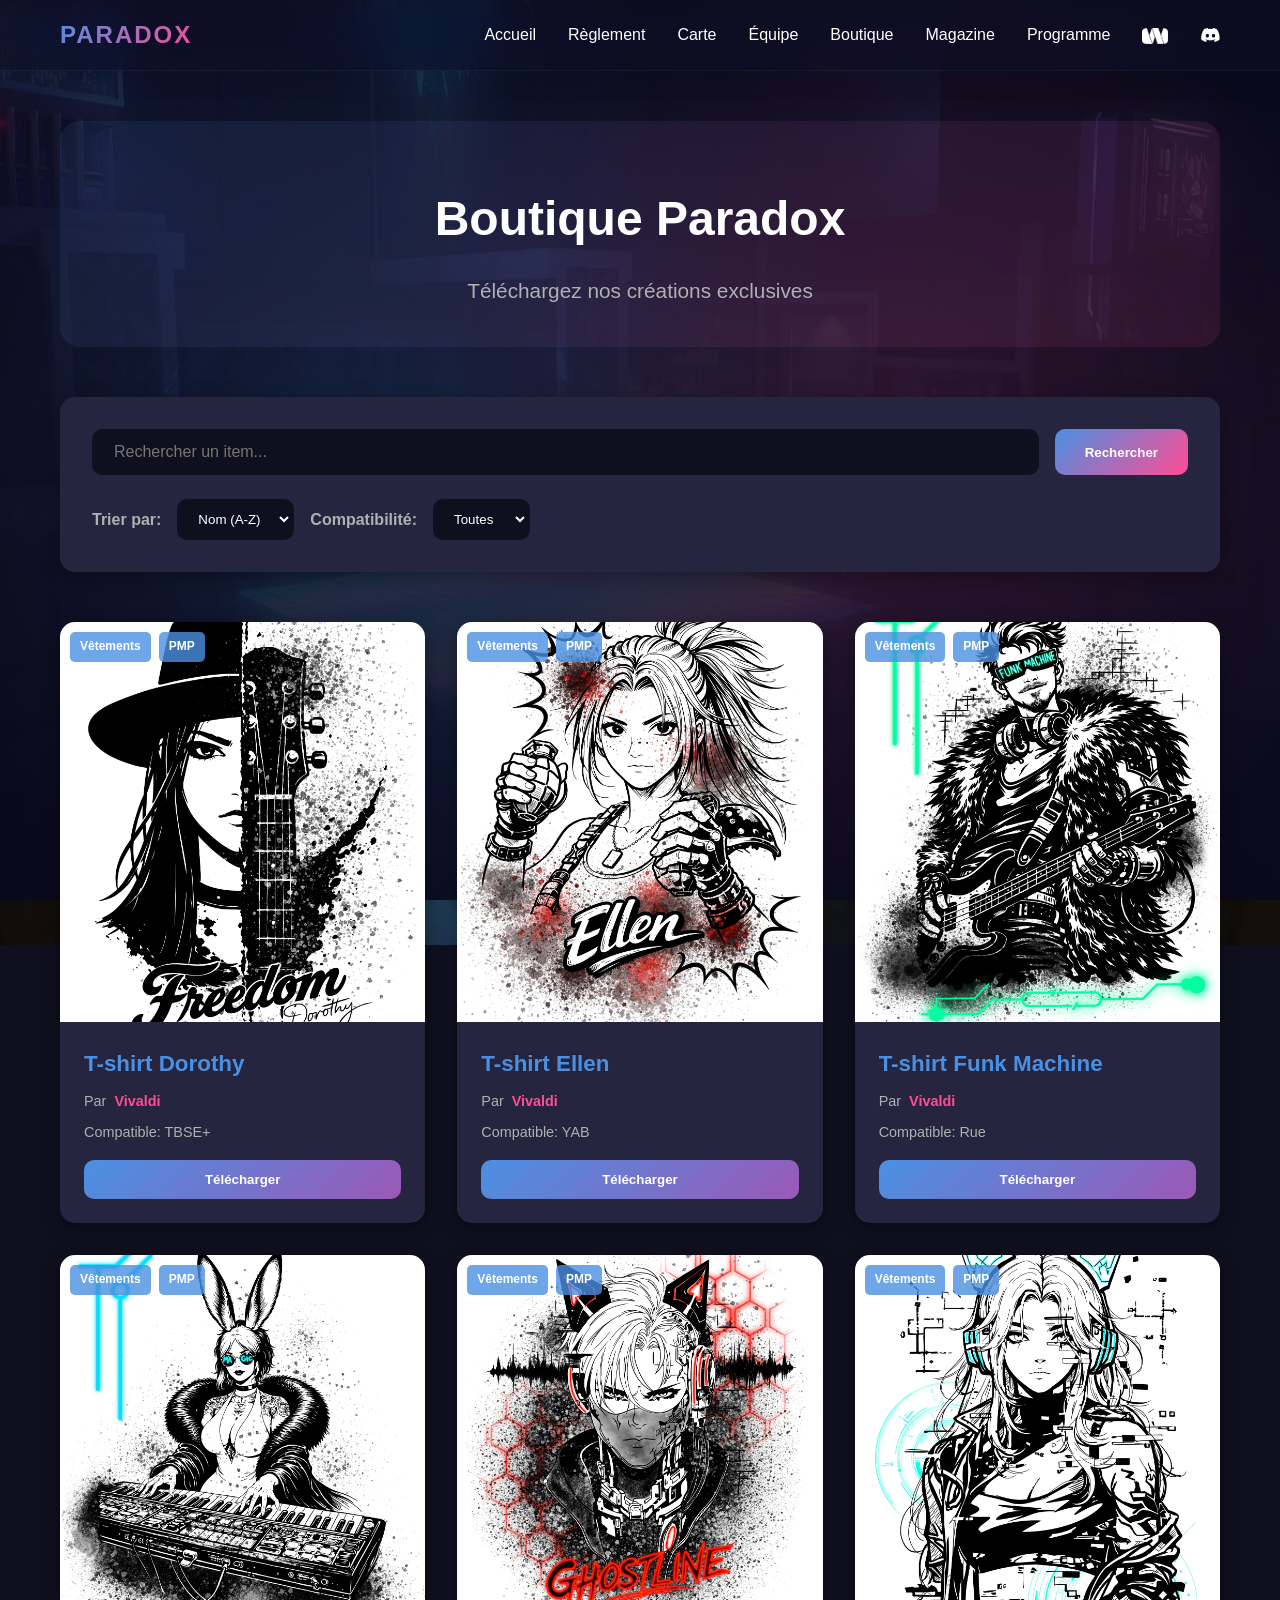
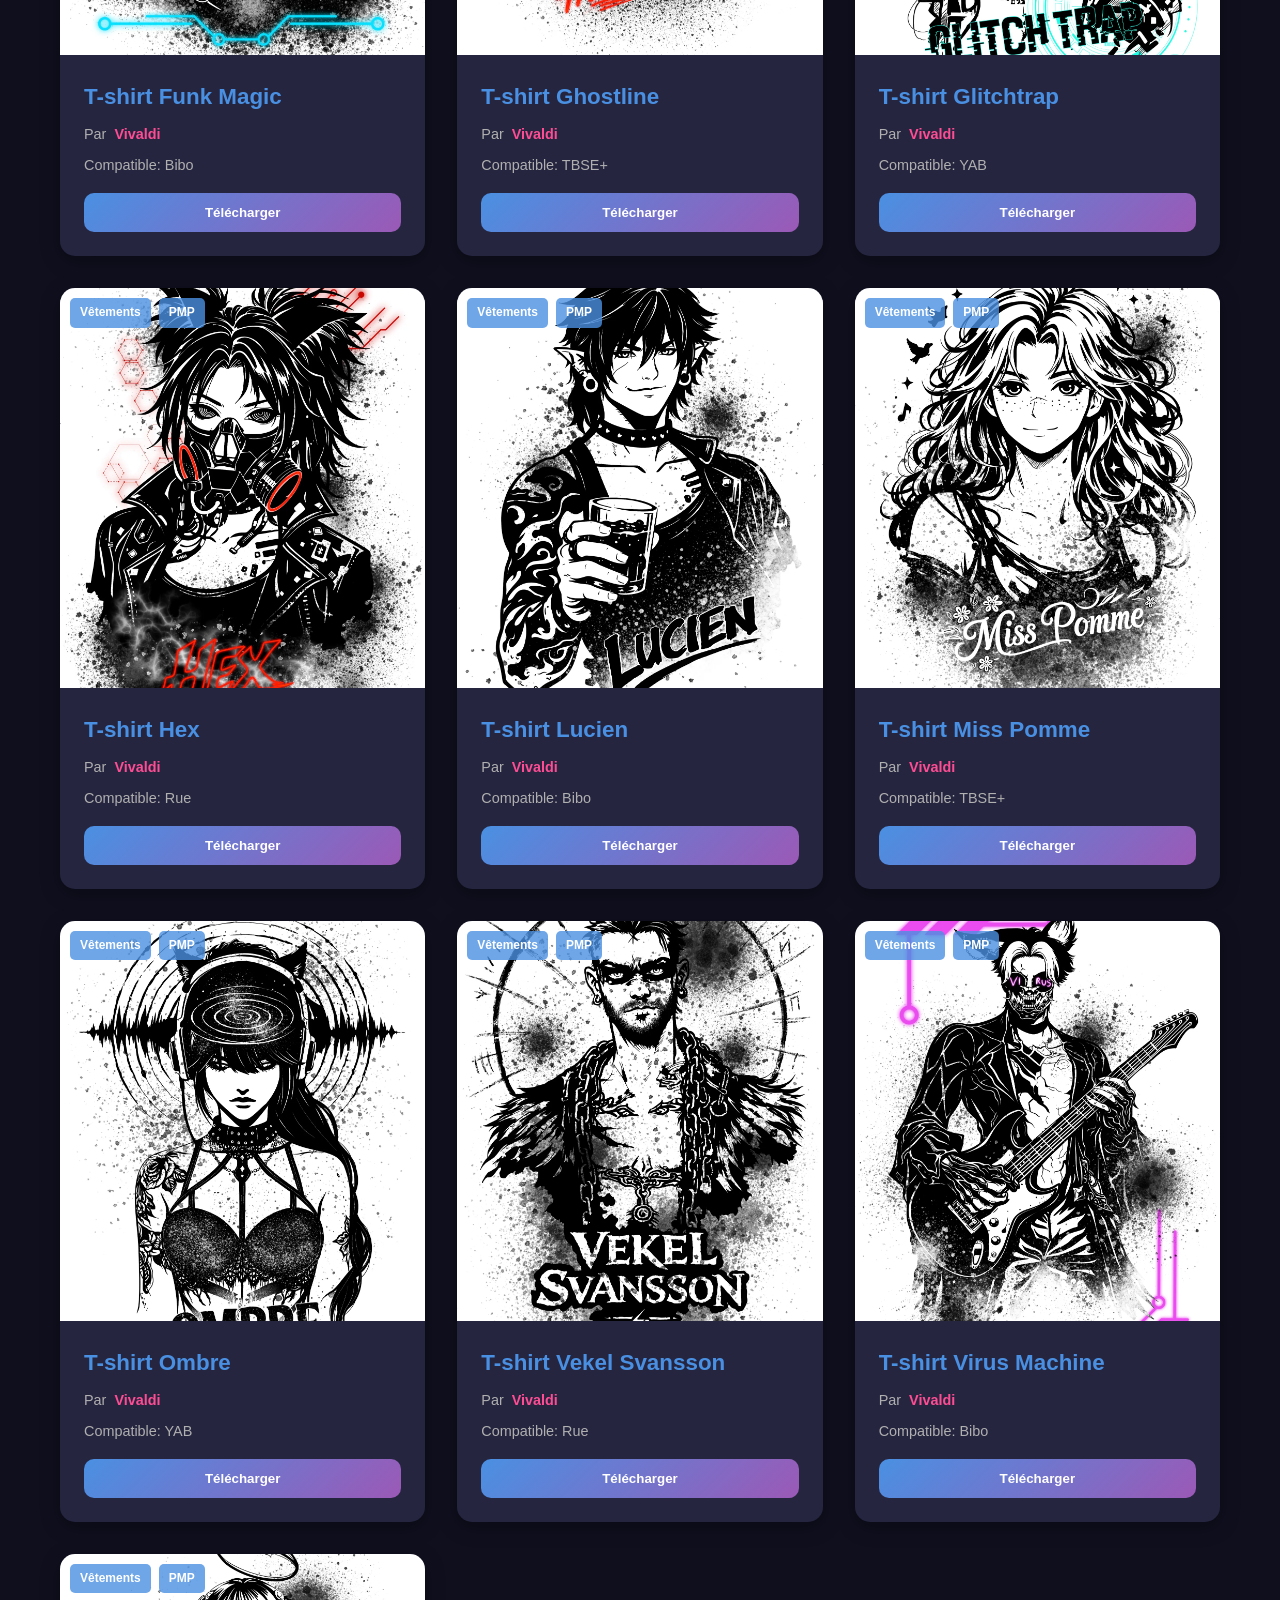
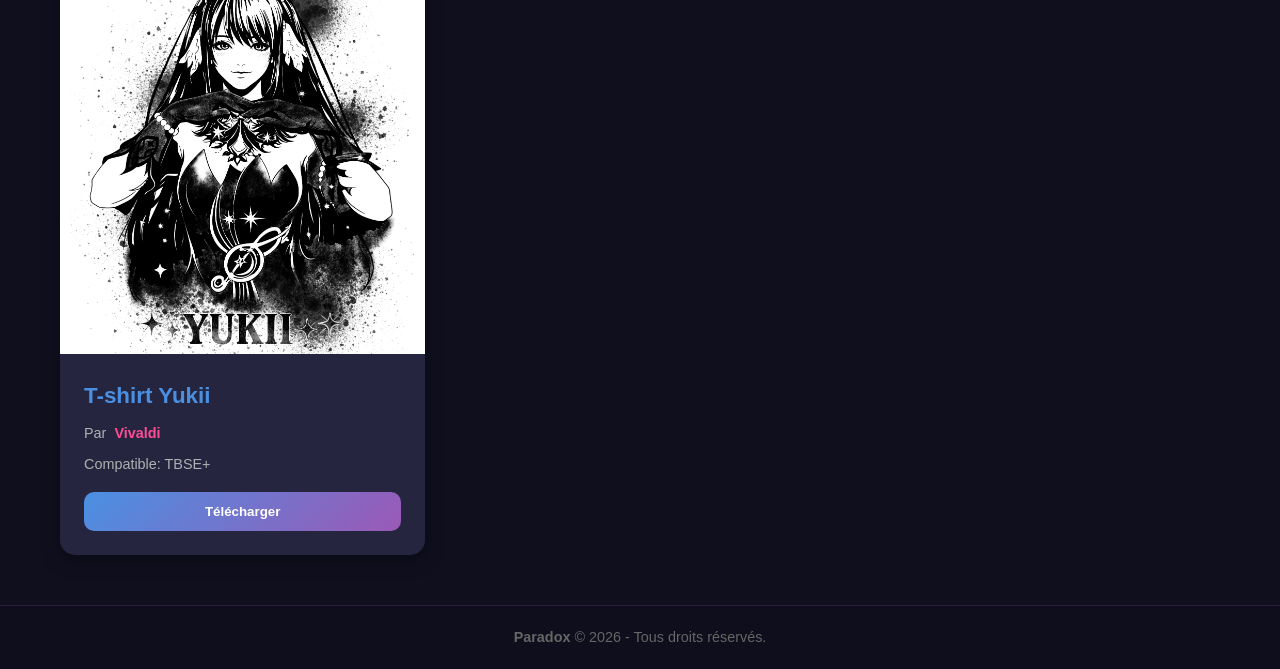
==== boutique/index.html @ 154f0d47 "maj paradox" ====
<!DOCTYPE html>
<html lang="fr">
<head>
    <meta charset="UTF-8">
    <meta name="viewport" content="width=device-width, initial-scale=1.0">
    <title>Boutique - Paradox</title>
    <link rel="icon" type="image/webp" href="../media/paradox_logo.webp">
    <link rel="icon" type="image/png" href="../media/paradox_logo.png">
    <link rel="stylesheet" href="../style.css">
    <link rel="stylesheet" href="../carte.css">
    <link rel="stylesheet" href="https://cdnjs.cloudflare.com/ajax/libs/font-awesome/6.4.0/css/all.min.css">
    <style>
        .merch-controls {
            background: var(--card-bg);
            padding: 2rem;
            border-radius: 15px;
            margin-bottom: 3rem;
            box-shadow: 0 5px 20px rgba(0, 0, 0, 0.3);
        }

        .search-bar {
            display: flex;
            gap: 1rem;
            margin-bottom: 1.5rem;
            flex-wrap: wrap;
        }

        .search-bar input {
            flex: 1;
            min-width: 250px;
            padding: 12px 20px;
            background: var(--darker-bg);
            border: 2px solid transparent;
            border-radius: 10px;
            color: var(--light-text);
            font-size: 1rem;
            transition: all 0.3s ease;
        }

        .search-bar input:focus {
            outline: none;
            border-color: var(--primary-blue);
        }

        .search-bar button {
            padding: 12px 30px;
            background: linear-gradient(135deg, var(--primary-blue), var(--primary-pink));
            border: none;
            border-radius: 10px;
            color: white;
            font-weight: bold;
            cursor: pointer;
            transition: all 0.3s ease;
        }

        .search-bar button:hover {
            box-shadow: 0 4px 12px rgba(74, 144, 226, 0.3);
        }

        .filters {
            display: flex;
            gap: 1rem;
            flex-wrap: wrap;
            align-items: center;
        }

        .filters label {
            color: var(--gray-text);
            font-weight: 600;
        }

        .filters select {
            padding: 10px 15px;
            background: var(--darker-bg);
            border: 2px solid transparent;
            border-radius: 10px;
            color: var(--light-text);
            cursor: pointer;
            transition: all 0.3s ease;
        }

        .filters select:focus {
            outline: none;
            border-color: var(--primary-purple);
        }

        .merch-grid {
            display: grid;
            grid-template-columns: repeat(auto-fill, minmax(280px, 1fr));
            gap: 2rem;
        }

        .merch-item {
            background: var(--card-bg);
            border-radius: 15px;
            overflow: hidden;
            box-shadow: 0 5px 20px rgba(0, 0, 0, 0.3);
            transition: all 0.3s ease;
            display: flex;
            flex-direction: column;
        }

        .merch-item:hover {
            box-shadow: 0 8px 25px rgba(155, 89, 182, 0.3);
        }

        .merch-preview {
            width: 100%;
            height: 400px;
            background: var(--darker-bg);
            display: flex;
            align-items: center;
            justify-content: center;
            position: relative;
            overflow: hidden;
        }

        .merch-preview img {
            width: 100%;
            height: 100%;
            object-fit: cover;
        }

        .merch-preview i {
            font-size: 4rem;
            color: var(--primary-purple);
        }

        .merch-tags {
            position: absolute;
            top: 10px;
            left: 10px;
            display: flex;
            gap: 0.5rem;
            flex-wrap: wrap;
        }

        .tag {
            background: rgba(74, 144, 226, 0.8);
            padding: 5px 10px;
            border-radius: 5px;
            font-size: 0.75rem;
            font-weight: bold;
        }

        .merch-details {
            padding: 1.5rem;
            flex: 1;
            display: flex;
            flex-direction: column;
        }

        .merch-details h3 {
            font-size: 1.4rem;
            margin-bottom: 0.5rem;
            color: var(--primary-blue);
        }

        .merch-meta {
            display: flex;
            flex-direction: column;
            gap: 0.5rem;
            color: var(--gray-text);
            font-size: 0.9rem;
            margin-bottom: 1rem;
        }

        .merch-meta span {
            display: flex;
            align-items: center;
            gap: 0.5rem;
        }

        .modder {
            color: var(--primary-pink);
            font-weight: 600;
        }

        .file-size {
            color: var(--primary-purple);
        }

        .download-btn {
            margin-top: auto;
            padding: 12px;
            background: linear-gradient(135deg, var(--primary-blue), var(--primary-purple));
            border: none;
            border-radius: 10px;
            color: white;
            font-weight: bold;
            cursor: pointer;
            transition: all 0.3s ease;
            display: flex;
            align-items: center;
            justify-content: center;
            gap: 0.5rem;
        }

        .download-btn:hover {
            box-shadow: 0 4px 12px rgba(155, 89, 182, 0.3);
        }

        .no-results {
            text-align: center;
            padding: 3rem;
            color: var(--gray-text);
            font-size: 1.2rem;
        }

        .gender-modal {
            display: none;
            position: fixed;
            top: 0;
            left: 0;
            width: 100%;
            height: 100%;
            background: rgba(0, 0, 0, 0.8);
            z-index: 1000;
            justify-content: center;
            align-items: center;
        }

        .gender-modal.active {
            display: flex;
        }

        .modal-content {
            background: var(--card-bg);
            padding: 3rem;
            border-radius: 20px;
            max-width: 500px;
            width: 90%;
            box-shadow: 0 10px 40px rgba(0, 0, 0, 0.5);
        }

        .modal-content h2 {
            color: var(--primary-blue);
            margin-bottom: 1rem;
            text-align: center;
        }

        .modal-content p {
            color: var(--gray-text);
            margin-bottom: 2rem;
            text-align: center;
        }

        .gender-buttons {
            display: flex;
            gap: 1rem;
            flex-wrap: wrap;
        }

        .gender-btn {
            flex: 1;
            min-width: 150px;
            padding: 15px;
            background: linear-gradient(135deg, var(--primary-blue), var(--primary-purple));
            border: none;
            border-radius: 10px;
            color: white;
            font-size: 1.1rem;
            font-weight: bold;
            cursor: pointer;
            transition: all 0.3s ease;
        }

        .gender-btn:hover {
            box-shadow: 0 5px 20px rgba(74, 144, 226, 0.4);
        }

        .gender-btn.cancel {
            background: linear-gradient(135deg, #666, #888);
        }
    </style>
</head>
<body>
    <nav class="navbar">
        <div class="container">
            <div class="logo">
                <a href="/"><h2>PARADOX</h2></a>
            </div>
            <ul class="nav-links">
                <li><a href="/">Accueil</a></li>
                <li><a href="/reglement/">Règlement</a></li>
                <li><a href="/carte/">Carte</a></li>
                <li><a href="/equipe/">Équipe</a></li>
                <li><a href="/boutique/" class="active">Boutique</a></li>
                <li><a href="/magazine/">Magazine</a></li>
                <li><a href="/programme/">Programme</a></li>
                <li><a href="https://w2g.tv/?r=dgdjw1shaeg6t09lxw" target="_blank" class="icon-link">
                    <picture>
                        <source srcset="../media/w2g_logo.webp" type="image/webp">
                        <img src="../media/w2g_logo.png" alt="Watch2Gether">
                    </picture>
                </a></li>
                <li><a href="https://discord.gg/9MaAJ3WnYC" target="_blank" class="icon-link"><i class="fab fa-discord"></i></a></li>
            </ul>
            <div class="burger">
                <div class="line1"></div>
                <div class="line2"></div>
                <div class="line3"></div>
            </div>
        </div>
    </nav>

    <main class="container">
        <section class="page-header">
            <h1>Boutique Paradox</h1>
            <p>Téléchargez nos créations exclusives</p>
        </section>

        <section class="merch-controls">
            <div class="search-bar">
                <input type="text" id="searchInput" placeholder="Rechercher un item...">
                <button onclick="filterMerch()">Rechercher</button>
            </div>
            <div class="filters">
                <label>Trier par:</label>
                <select id="sortSelect" onchange="sortMerch()">
                    <option value="name">Nom (A-Z)</option>
                    <option value="name-desc">Nom (Z-A)</option>
                </select>

                <label>Compatibilité:</label>
                <select id="compatFilter" onchange="filterMerch()">
                    <option value="all">Toutes</option>
                    <option value="tbse">TBSE+</option>
                    <option value="yab">YAB</option>
                    <option value="rue">Rue</option>
                    <option value="bibo">Bibo</option>
                </select>
            </div>
        </section>

        <section id="merchContainer">
            <div class="merch-grid">
                <!-- Les items seront chargés depuis data/merch.json -->
            </div>
        </section>
    </main>

    <div class="gender-modal" id="genderModal">
        <div class="modal-content">
            <h2>Choisissez le modèle</h2>
            <p id="modalItemName"></p>
            <div class="gender-buttons">
                <button class="gender-btn" onclick="confirmDownload('masculin')">Masculin</button>
                <button class="gender-btn" onclick="confirmDownload('feminin')">Féminin</button>
                <button class="gender-btn cancel" onclick="closeGenderModal()">Annuler</button>
            </div>
        </div>
    </div>

    <footer>
        <div class="container">
            <p><strong>Paradox</strong> &copy; <span id="current-year">2026</span> - Tous droits réservés.</p>
        </div>
    </footer>

    <script src="../script.js"></script>
    <script src="../merch.js"></script>
</body>
</html>
---- style.css ----
* {
    margin: 0;
    padding: 0;
    box-sizing: border-box;
}

html {
    scroll-behavior: smooth;
    scrollbar-width: thin;
    scrollbar-color: var(--primary-purple) rgba(15, 15, 30, 0.3);
}

/* Scrollbar pour navigateurs Webkit (Chrome, Safari, Edge) */
::-webkit-scrollbar {
    width: 12px;
}

::-webkit-scrollbar-track {
    background: rgba(15, 15, 30, 0.3);
    border-radius: 10px;
}

::-webkit-scrollbar-thumb {
    background: linear-gradient(180deg, var(--primary-blue), var(--primary-purple));
    border-radius: 10px;
    border: 2px solid rgba(15, 15, 30, 0.3);
}

::-webkit-scrollbar-thumb:hover {
    background: linear-gradient(180deg, var(--primary-purple), var(--primary-pink));
}

:root {
    --primary-blue: #4a90e2;
    --primary-pink: #ff4d94;
    --primary-purple: #9b59b6;
    --dark-bg: #1a1a2e;
    --darker-bg: #0f0f1e;
    --light-text: #ffffff;
    --gray-text: #b0b0b0;
    --card-bg: #252540;
}

body {
    font-family: 'Poppins', sans-serif;
    background-color: var(--darker-bg);
    background-image: url('media/paradox_bg.webp'), url('media/paradox_bg.jpg');
    background-size: cover;
    background-position: center;
    background-attachment: fixed;
    color: var(--light-text);
    line-height: 1.6;
    min-height: 100vh;
    position: relative;
}

body::after {
    content: '';
    position: fixed;
    top: -5%;
    left: -5%;
    width: 110%;
    height: 110%;
    background: url('media/paradox_bg.webp') center/cover no-repeat, url('media/paradox_bg.jpg') center/cover no-repeat;
    z-index: -1;
    animation: slowZoom 30s ease-in-out infinite alternate;
}

@keyframes slowZoom {
    0% { transform: scale(1); }
    100% { transform: scale(1.1); }
}

body::before {
    content: '';
    position: fixed;
    top: 0;
    left: 0;
    width: 100%;
    height: 100%;
    background: 
        radial-gradient(circle at 30% 50%, rgba(74, 144, 226, 0.15) 0%, transparent 50%),
        radial-gradient(circle at 70% 50%, rgba(255, 77, 148, 0.15) 0%, transparent 50%),
        linear-gradient(180deg, rgba(10, 10, 30, 0.85) 0%, rgba(10, 10, 30, 0.95) 100%);
    pointer-events: none;
    z-index: 0;
    animation: overlayPulse 8s ease-in-out infinite;
}

@keyframes overlayPulse {
    0%, 100% { opacity: 1; }
    50% { opacity: 0.95; }
}

.container {
    max-width: 1200px;
    margin: 0 auto;
    padding: 0 20px;
    position: relative;
    z-index: 1;
}

.gradient-text {
    background: linear-gradient(90deg, var(--primary-blue), var(--primary-pink), var(--primary-purple));
    -webkit-background-clip: text;
    -webkit-text-fill-color: transparent;
    background-clip: text;
}

.page-header {
    text-align: center;
    padding: 60px 20px 40px;
    background: linear-gradient(135deg, rgba(74, 144, 226, 0.1), rgba(255, 77, 148, 0.1));
    border-radius: 20px;
    margin-bottom: 50px;
}

.rule-divider {
    border: none;
    height: 1px;
    background: linear-gradient(90deg, transparent, rgba(138, 43, 226, 0.2) 35%, rgba(138, 43, 226, 0.2) 65%, transparent);
    margin: 3rem auto;
    opacity: 0.4;
    max-width: 60%;
}

.page-header h1 {
    font-size: 3rem;
    margin-bottom: 1rem;
    display: flex;
    align-items: center;
    justify-content: center;
    gap: 1rem;
}

.page-header p {
    font-size: 1.3rem;
    color: var(--gray-text);
}

.navbar {
    background: rgba(15, 15, 30, 0.6);
    backdrop-filter: blur(20px) saturate(180%);
    -webkit-backdrop-filter: blur(20px) saturate(180%);
    padding: 1rem 0;
    position: sticky;
    top: 0;
    z-index: 1000;
    box-shadow: 0 4px 30px rgba(0, 0, 0, 0.1);
    border-bottom: 1px solid rgba(74, 144, 226, 0.1);
}

.navbar.navbar-static {
    position: absolute;
    width: 100%;
}

.navbar .container {
    display: flex;
    justify-content: space-between;
    align-items: center;
}

.logo img {
    height: 50px;
    width: auto;
    transition: all 0.3s ease;
}

.logo img:hover {
    opacity: 0.8;
}

.logo a {
    text-decoration: none;
}

.logo h2 {
    font-size: 1.5rem;
    font-weight: 700;
    letter-spacing: 2px;
    background: linear-gradient(135deg, var(--primary-blue), var(--primary-pink));
    -webkit-background-clip: text;
    -webkit-text-fill-color: transparent;
    background-clip: text;
    margin: 0;
    transition: all 0.3s ease;
}

.logo a:hover h2 {
    background: none;
    -webkit-text-fill-color: var(--light-text);
    color: var(--light-text);
}

.nav-links {
    display: flex;
    list-style: none;
    gap: 2rem;
    align-items: center;
}

.nav-links a {
    color: var(--light-text);
    text-decoration: none;
    transition: all 0.3s ease;
    font-weight: 500;
    display: flex;
    align-items: center;
    gap: 0.5rem;
}

.nav-links a.icon-link {
    position: relative;
}

.nav-links a.icon-link img {
    height: 16px;
    width: auto;
    display: inline-block;
    vertical-align: middle;
    transition: all 0.3s ease;
}

.nav-links a.icon-link img,
.nav-links a.icon-link i {
    transition: all 0.3s ease;
}

.nav-links a.icon-link i {
    font-size: 16px;
}

.nav-links a.icon-link:hover img,
.nav-links a.icon-link:hover i {
    filter: drop-shadow(0 0 6px rgba(155, 89, 182, 0.6)) drop-shadow(0 0 10px rgba(155, 89, 182, 0.3));
}

.nav-links a:hover,
.nav-links a.active {
    color: var(--light-text);
    filter: drop-shadow(0 0 12px rgba(155, 89, 182, 1)) drop-shadow(0 0 20px rgba(155, 89, 182, 0.6));
}

.burger {
    display: none;
    flex-direction: column;
    cursor: pointer;
}

.burger div {
    width: 25px;
    height: 3px;
    background: var(--light-text);
    margin: 4px;
    transition: all 0.3s ease;
}

.hero-immersive {
    position: relative;
    width: 100%;
    min-height: 100vh;
    height: 100vh;
    overflow: hidden;
    display: flex;
    flex-direction: column;
}

body:has(.navbar-static) .hero-immersive {
    min-height: 100vh;
    height: 100vh;
    padding-bottom: 60px;
}

.hero-background {
    position: absolute;
    top: 0;
    left: 0;
    width: 100%;
    height: 100%;
    background: transparent;
}

body::before {
    content: '';
    position: fixed;
    top: 0;
    left: 0;
    width: 100%;
    height: 100%;
    background: 
        radial-gradient(circle at 30% 50%, rgba(74, 144, 226, 0.15) 0%, transparent 50%),
        radial-gradient(circle at 70% 50%, rgba(255, 77, 148, 0.15) 0%, transparent 50%),
        linear-gradient(180deg, rgba(10, 10, 30, 0.85) 0%, rgba(10, 10, 30, 0.95) 100%);
    pointer-events: none;
    z-index: 0;
    animation: overlayPulse 8s ease-in-out infinite;
}

@keyframes overlayPulse {
    0%, 100% { opacity: 1; }
    50% { opacity: 0.95; }
}

.hero-overlay {
    position: absolute;
    top: 0;
    left: 0;
    width: 100%;
    height: 100%;
    background: 
        radial-gradient(circle at 30% 50%, rgba(74, 144, 226, 0.15) 0%, transparent 50%),
        radial-gradient(circle at 70% 50%, rgba(255, 77, 148, 0.15) 0%, transparent 50%),
        linear-gradient(180deg, rgba(10, 10, 30, 0.85) 0%, rgba(10, 10, 30, 0.95) 100%);
    animation: overlayPulse 8s ease-in-out infinite;
}

.hero-content-wrapper {
    position: relative;
    z-index: 10;
    flex: 1;
    display: flex;
    flex-direction: column;
    align-items: center;
    justify-content: center;
    padding: 2rem 1rem;
}

.hero-main-content {
    text-align: center;
    padding: 2rem;
    animation: heroFadeIn 1.2s ease-out;
}

@keyframes heroFadeIn {
    from {
        opacity: 0;
        transform: translateY(40px);
    }
    to {
        opacity: 1;
        transform: translateY(0);
    }
}

.hero-immersive-logo {
    max-width: 450px;
    width: 85%;
    height: auto;
    margin: 0 auto 1.5rem;
    filter: drop-shadow(0 15px 50px rgba(74, 144, 226, 0.4));
    animation: logoGlow 4s ease-in-out infinite;
}

@keyframes logoGlow {
    0%, 100% {
        filter: drop-shadow(0 15px 50px rgba(74, 144, 226, 0.4));
    }
    50% {
        filter: drop-shadow(0 15px 60px rgba(255, 77, 148, 0.5));
    }
}

.hero-immersive-subtitle {
    font-size: 1.5rem;
    color: var(--gray-text);
    margin-bottom: 3rem;
    margin-top: 1rem;
    letter-spacing: 2px;
    font-weight: 300;
    animation: subtitleSlide 1s ease-out 0.3s both;
}

@keyframes subtitleSlide {
    from {
        opacity: 0;
        transform: translateX(30px);
    }
    to {
        opacity: 1;
        transform: translateX(0);
    }
}

.hero-immersive-cta {
    display: flex;
    gap: 1.5rem;
    justify-content: center;
    flex-wrap: wrap;
    animation: ctaFadeIn 1s ease-out 0.8s both;
}

@keyframes ctaFadeIn {
    from { opacity: 0; transform: scale(0.9); }
    to { opacity: 1; transform: scale(1); }
}

.cta-btn {
    position: relative;
    padding: 1.2rem 2.5rem;
    font-size: 1.1rem;
    font-weight: 600;
    text-decoration: none;
    border-radius: 50px;
    display: inline-flex;
    align-items: center;
    gap: 0.8rem;
    transition: all 0.4s ease;
    overflow: hidden;
}

.cta-btn::before {
    content: '';
    position: absolute;
    top: 0;
    left: -100%;
    width: 100%;
    height: 100%;
    background: linear-gradient(90deg, transparent, rgba(255, 255, 255, 0.2), transparent);
    transition: left 0.6s ease;
}

.cta-btn:hover::before {
    left: 100%;
}

.cta-primary {
    background: linear-gradient(135deg, var(--primary-blue), var(--primary-pink));
    color: var(--light-text);
    box-shadow: 0 8px 25px rgba(74, 144, 226, 0.4);
}

.cta-primary:hover {
    transform: translateY(-4px);
    box-shadow: 0 12px 35px rgba(74, 144, 226, 0.6);
}

.cta-secondary {
    background: rgba(255, 255, 255, 0.05);
    color: var(--light-text);
    border: 2px solid rgba(74, 144, 226, 0.6);
    backdrop-filter: blur(10px);
}

.cta-secondary:hover {
    background: rgba(74, 144, 226, 0.15);
    border-color: var(--primary-blue);
    transform: translateY(-4px);
}

.cta-btn i {
    transition: transform 0.3s ease;
}

.cta-btn:hover i {
    transform: translateX(5px);
}

.hero-scroll-hint {
    position: absolute;
    bottom: 3rem;
    left: 50%;
    transform: translateX(-50%);
    display: flex;
    flex-direction: column;
    align-items: center;
    gap: 0.5rem;
    color: var(--gray-text);
    font-size: 0.9rem;
    letter-spacing: 1px;
    animation: scrollHintBounce 2s ease-in-out infinite;
}

@keyframes scrollHintBounce {
    0%, 100% { transform: translate(-50%, 0); }
    50% { transform: translate(-50%, 10px); }
}

.hero-scroll-hint i {
    font-size: 1.5rem;
}

.hero-info-wrapper {
    position: relative;
    margin-top: 3rem;
    display: flex;
    gap: 2rem;
    justify-content: center;
    align-items: center;
    z-index: 10;
    animation: heroFadeIn 1.2s ease-out 1s both;
}

.hero-info-box {
    display: flex;
    align-items: center;
    gap: 1rem;
    background: rgba(15, 15, 30, 0.7);
    border: 1px solid rgba(74, 144, 226, 0.3);
    border-radius: 15px;
    padding: 1rem 1.5rem;
    backdrop-filter: blur(10px);
    transition: all 0.3s ease;
}

.hero-info-box:hover {
    background: rgba(15, 15, 30, 0.85);
    border-color: var(--primary-blue);
    transform: translateY(-3px);
}

.hero-info-icon {
    font-size: 1.8rem;
    color: var(--primary-blue);
}

.hero-info-text {
    text-align: left;
}

.hero-info-text p {
    margin: 0.2rem 0;
    color: var(--gray-text);
    font-size: 0.9rem;
    line-height: 1.4;
}

.hero-info-text p strong {
    color: var(--light-text);
}

section {
    margin: 50px 0;
}

section h2 {
    font-size: 2.5rem;
    margin-bottom: 2rem;
    text-align: center;
    display: flex;
    align-items: center;
    justify-content: center;
    gap: 1rem;
}

.main-content {
    position: relative;
    z-index: 1;
}

footer {
    background: rgba(15, 15, 30, 0.95);
    backdrop-filter: blur(10px);
    margin-top: 0;
    padding: 20px 0;
    border-top: 1px solid rgba(155, 89, 182, 0.2);
    text-align: center;
}

body:has(.navbar-static) footer {
    position: fixed;
    bottom: 0;
    left: 0;
    right: 0;
    z-index: 5;
}

footer p {
    color: #666;
    font-size: 0.9rem;
}

.footer-content {
    display: grid;
    grid-template-columns: repeat(auto-fit, minmax(250px, 1fr));
    gap: 2rem;
    margin-bottom: 2rem;
}

.footer-section h4 {
    color: var(--primary-pink);
    margin-bottom: 1rem;
    font-size: 1.5rem;
}

.footer-section ul {
    list-style: none;
}

.footer-section ul li {
    margin: 0.5rem 0;
}

.footer-section a {
    color: var(--gray-text);
    text-decoration: none;
    transition: color 0.3s ease;
}

.footer-section a:hover {
    color: var(--primary-blue);
}

.social-links {
    display: flex;
    gap: 1rem;
}

.social-links a {
    display: flex;
    align-items: center;
    justify-content: center;
    width: 40px;
    height: 40px;
    background: var(--card-bg);
    border-radius: 50%;
    font-size: 1.5rem;
    transition: all 0.3s ease;
}

.social-links a:hover {
    background: linear-gradient(135deg, var(--primary-blue), var(--primary-pink));
}

.footer-bottom {
    text-align: center;
    padding-top: 2rem;
    border-top: 1px solid var(--card-bg);
    color: var(--gray-text);
}

@media screen and (max-width: 768px) {
    body {
        overflow-x: hidden;
    }

    .nav-links {
        position: fixed;
        right: 0;
        height: 100vh;
        top: 0;
        background: var(--dark-bg);
        flex-direction: column;
        align-items: center;
        justify-content: center;
        width: 60%;
        transform: translateX(100%);
        transition: transform 0.5s ease;
        z-index: 999;
    }

    .nav-links.active {
        transform: translateX(0);
    }

    .burger {
        display: flex;
    }

    .hero-immersive {
        min-height: 100vh;
        height: auto;
    }

    body:has(.navbar-static) .hero-immersive {
        min-height: 100vh;
        height: auto;
        padding-bottom: 80px;
    }

    .hero-content-wrapper {
        padding: 1rem;
        gap: 2rem;
    }

    .hero-main-content {
        padding: 1rem;
    }

    .hero-immersive-logo {
        max-width: 250px;
        margin-bottom: 1rem;
    }

    .hero-immersive-subtitle {
        font-size: 1rem;
        margin-bottom: 2rem;
        letter-spacing: 1px;
    }

    .cta-btn {
        padding: 0.9rem 1.8rem;
        font-size: 0.95rem;
    }

    .hero-info-wrapper {
        flex-direction: column;
        gap: 1rem;
        margin-top: 1.5rem;
        width: 95%;
        max-width: 400px;
    }

    .hero-info-box {
        width: 100%;
        padding: 1rem;
    }

    .hero-info-icon {
        font-size: 1.2rem;
    }

    .hero-info-text p {
        font-size: 0.9rem;
    }
}

@media screen and (max-width: 480px) {
    .hero-immersive-logo {
        max-width: 200px;
    }

    .hero-immersive-subtitle {
        font-size: 0.9rem;
    }

    .hero-immersive-cta {
        gap: 1rem;
        flex-direction: column;
        width: 100%;
    }

    .cta-btn {
        width: 100%;
        max-width: 280px;
        padding: 1rem;
        font-size: 0.9rem;
    }

    .hero-info-box {
        padding: 0.8rem;
    }
}
---- carte.css ----
.page-header {
    text-align: center;
    padding: 60px 20px 40px;
    background: linear-gradient(135deg, rgba(74, 144, 226, 0.1), rgba(255, 77, 148, 0.1));
    border-radius: 20px;
    margin-bottom: 50px;
}

.page-header h1 {
    font-size: 3rem;
    margin-bottom: 1rem;
    display: flex;
    align-items: center;
    justify-content: center;
    gap: 1rem;
}

.page-header p {
    font-size: 1.3rem;
    color: var(--gray-text);
}

.rule-divider {
    border: none;
    height: 1px;
    background: linear-gradient(90deg, transparent, rgba(138, 43, 226, 0.2) 35%, rgba(138, 43, 226, 0.2) 65%, transparent);
    margin: 3rem auto;
    opacity: 0.4;
    max-width: 60%;
}

.menu-section {
    margin: 80px 0;
}

.menu-section h2 {
    font-size: 2.5rem;
    margin-bottom: 3rem;
    text-align: center;
    color: var(--primary-pink);
}

.menu-grid {
    display: flex;
    flex-direction: column;
    gap: 1.5rem;
}

.menu-item {
    background: var(--card-bg);
    border-radius: 15px;
    overflow: hidden;
    box-shadow: 0 5px 20px rgba(0, 0, 0, 0.3);
    transition: all 0.3s ease;
    display: flex;
    align-items: flex-start;
    gap: 1.5rem;
    padding: 1.5rem;
}

.menu-item:hover {
    box-shadow: 0 6px 20px rgba(74, 144, 226, 0.25);
}

.menu-image {
    width: 100px;
    height: 100px;
    flex-shrink: 0;
}

.menu-image img {
    width: 100%;
    height: 100%;
    object-fit: cover;
    border-radius: 10px;
}

.menu-info {
    flex: 1;
}

.menu-header {
    display: flex;
    justify-content: space-between;
    align-items: center;
    margin-bottom: 0.5rem;
    gap: 1rem;
}

.menu-info h3 {
    font-size: 1.5rem;
    margin: 0;
    color: var(--primary-blue);
}

.menu-info .description,
.menu-info .variantes {
    color: var(--gray-text);
    font-size: 0.95rem;
    margin: 0.5rem 0;
    line-height: 1.6;
}

.menu-info .createur {
    color: var(--primary-purple);
    font-size: 0.9rem;
    font-style: italic;
    margin: 0.5rem 0 0 0;
}

.menu-info .price {
    font-size: 1.3rem;
    font-weight: bold;
    color: var(--primary-pink);
    white-space: nowrap;
}

.spirits-list {
    display: grid;
    grid-template-columns: repeat(auto-fit, minmax(250px, 1fr));
    gap: 2rem;
}

.spirit-category {
    background: var(--card-bg);
    padding: 2rem;
    border-radius: 15px;
    box-shadow: 0 5px 20px rgba(0, 0, 0, 0.3);
    transition: all 0.3s ease;
}

.spirit-category:hover {
    box-shadow: 0 6px 20px rgba(155, 89, 182, 0.25);
}

.spirit-category h3 {
    font-size: 1.5rem;
    margin-bottom: 1rem;
    color: var(--primary-purple);
    display: flex;
    align-items: center;
    gap: 0.5rem;
}

.spirit-category p {
    color: var(--gray-text);
    line-height: 1.8;
}

.rule-card {
    background: var(--card-bg);
    padding: 2rem;
    border-radius: 15px;
    margin-bottom: 2rem;
    box-shadow: 0 5px 20px rgba(0, 0, 0, 0.3);
    transition: all 0.3s ease;
    display: flex;
    gap: 2rem;
    align-items: flex-start;
}

.rule-card:hover {
    transform: translateX(10px);
    box-shadow: 0 10px 40px rgba(74, 144, 226, 0.3);
}

.rule-number {
    font-size: 3rem;
    font-weight: bold;
    background: linear-gradient(135deg, var(--primary-blue), var(--primary-pink));
    -webkit-background-clip: text;
    -webkit-text-fill-color: transparent;
    background-clip: text;
    flex-shrink: 0;
    width: 60px;
    text-align: center;
}

.rule-content h3 {
    font-size: 1.5rem;
    margin-bottom: 1rem;
    color: var(--primary-blue);
    display: flex;
    align-items: center;
    gap: 0.5rem;
}

.rule-content p {
    color: var(--gray-text);
    line-height: 1.8;
}

.important-notice {
    margin: 50px 0;
}

.notice-box {
    background: linear-gradient(135deg, rgba(255, 77, 148, 0.2), rgba(155, 89, 182, 0.2));
    padding: 2rem;
    border-radius: 15px;
    border-left: 5px solid var(--primary-pink);
    text-align: center;
}

.notice-box i {
    font-size: 3rem;
    color: var(--primary-pink);
    margin-bottom: 1rem;
}

.notice-box h3 {
    font-size: 2rem;
    margin-bottom: 1rem;
    color: var(--primary-pink);
}

.notice-box p {
    font-size: 1.1rem;
    color: var(--light-text);
    line-height: 1.8;
}

@media screen and (max-width: 768px) {
    .menu-item {
        flex-direction: column;
        text-align: center;
    }

    .menu-image {
        width: 100%;
        height: 200px;
    }

    .rule-card {
        flex-direction: column;
        text-align: center;
    }

    .rule-number {
        width: 100%;
    }
}
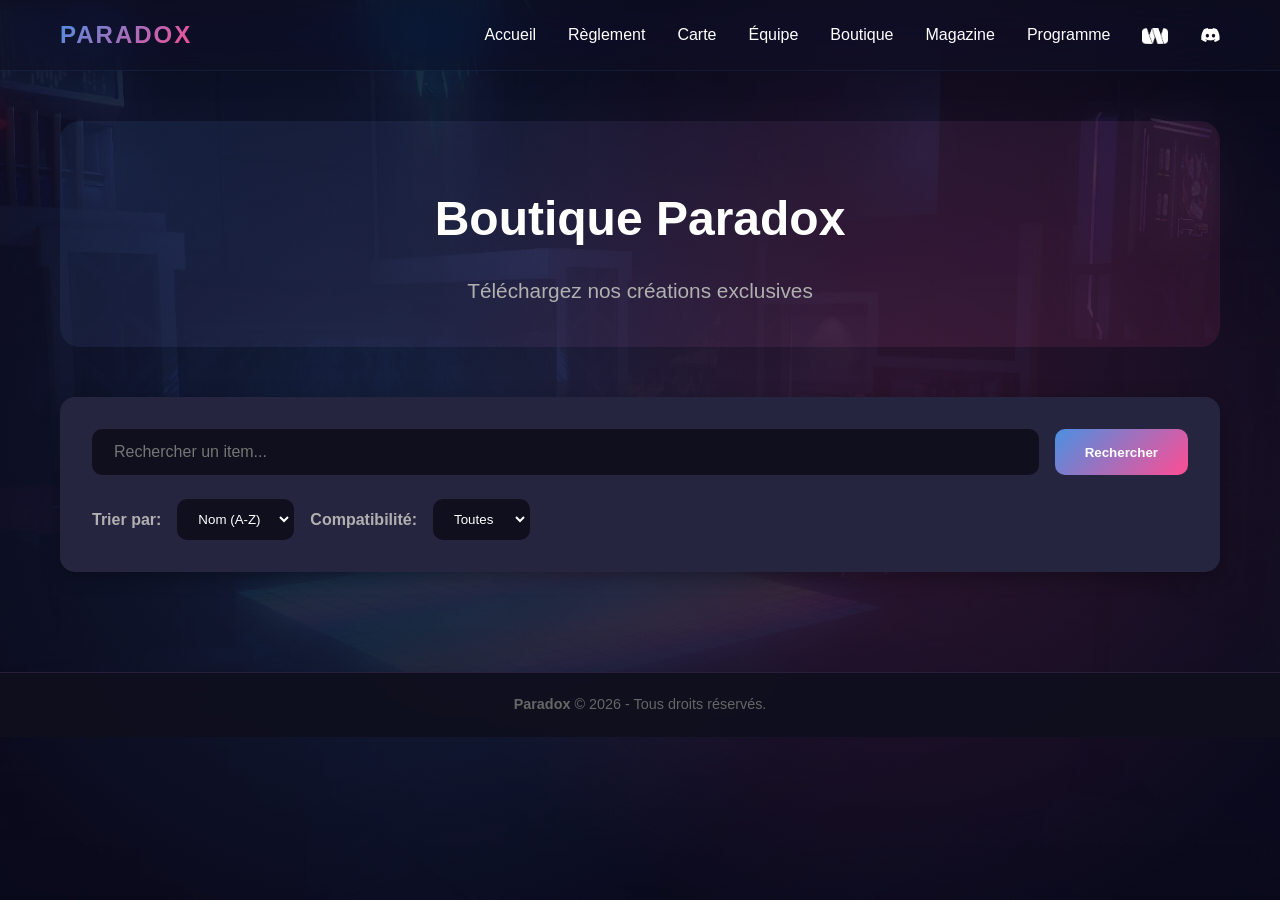
==== commit a3b64f08: "commit liens" ====
--- a/boutique/index.html
+++ b/boutique/index.html
@@ -278,16 +278,16 @@
     <nav class="navbar">
         <div class="container">
             <div class="logo">
-                <a href="/"><h2>PARADOX</h2></a>
+                <a href="/paradox/"><h2>PARADOX</h2></a>
             </div>
             <ul class="nav-links">
-                <li><a href="/">Accueil</a></li>
-                <li><a href="/reglement/">Règlement</a></li>
-                <li><a href="/carte/">Carte</a></li>
-                <li><a href="/equipe/">Équipe</a></li>
-                <li><a href="/boutique/" class="active">Boutique</a></li>
-                <li><a href="/magazine/">Magazine</a></li>
-                <li><a href="/programme/">Programme</a></li>
+                <li><a href="/paradox/">Accueil</a></li>
+                <li><a href="/paradox/reglement/">Règlement</a></li>
+                <li><a href="/paradox/carte/">Carte</a></li>
+                <li><a href="/paradox/equipe/">Équipe</a></li>
+                <li><a href="/paradox/boutique/" class="active">Boutique</a></li>
+                <li><a href="/paradox/magazine/">Magazine</a></li>
+                <li><a href="/paradox/programme/">Programme</a></li>
                 <li><a href="https://w2g.tv/?r=dgdjw1shaeg6t09lxw" target="_blank" class="icon-link">
                     <picture>
                         <source srcset="../media/w2g_logo.webp" type="image/webp">
